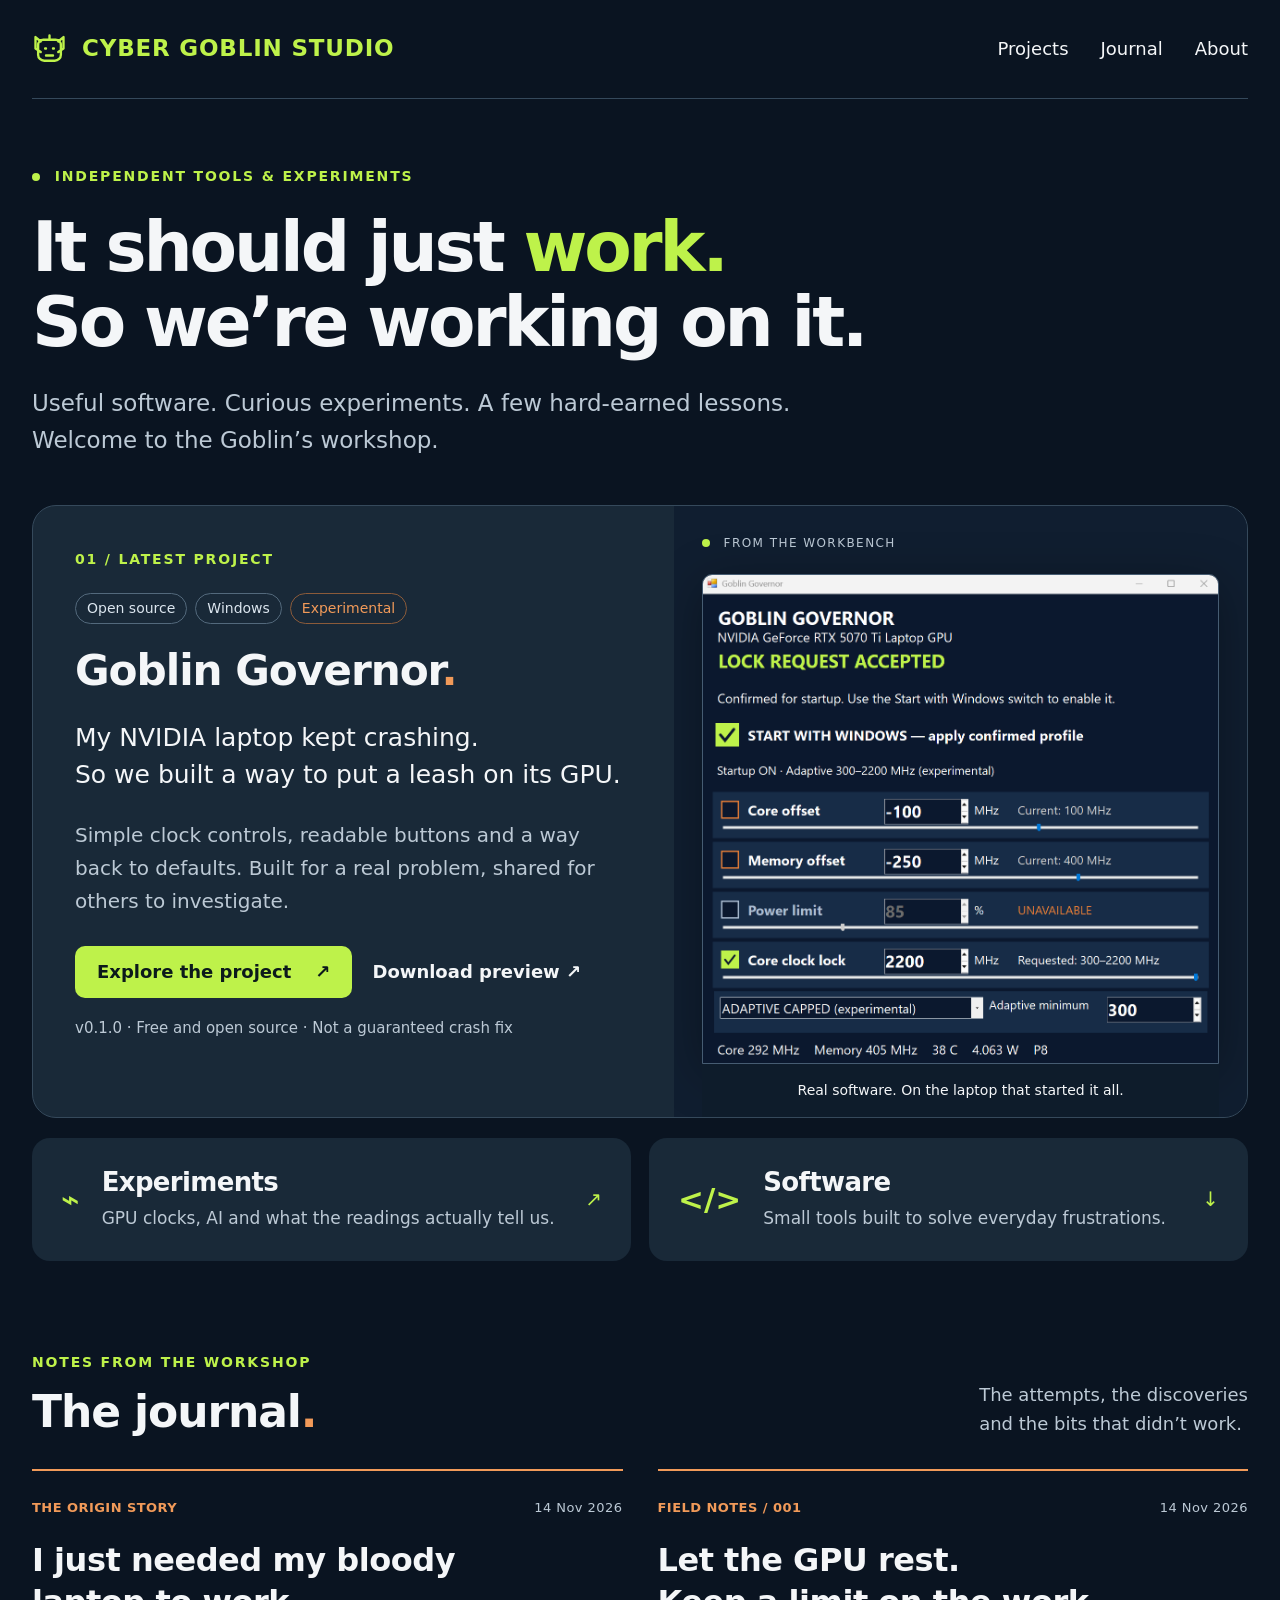
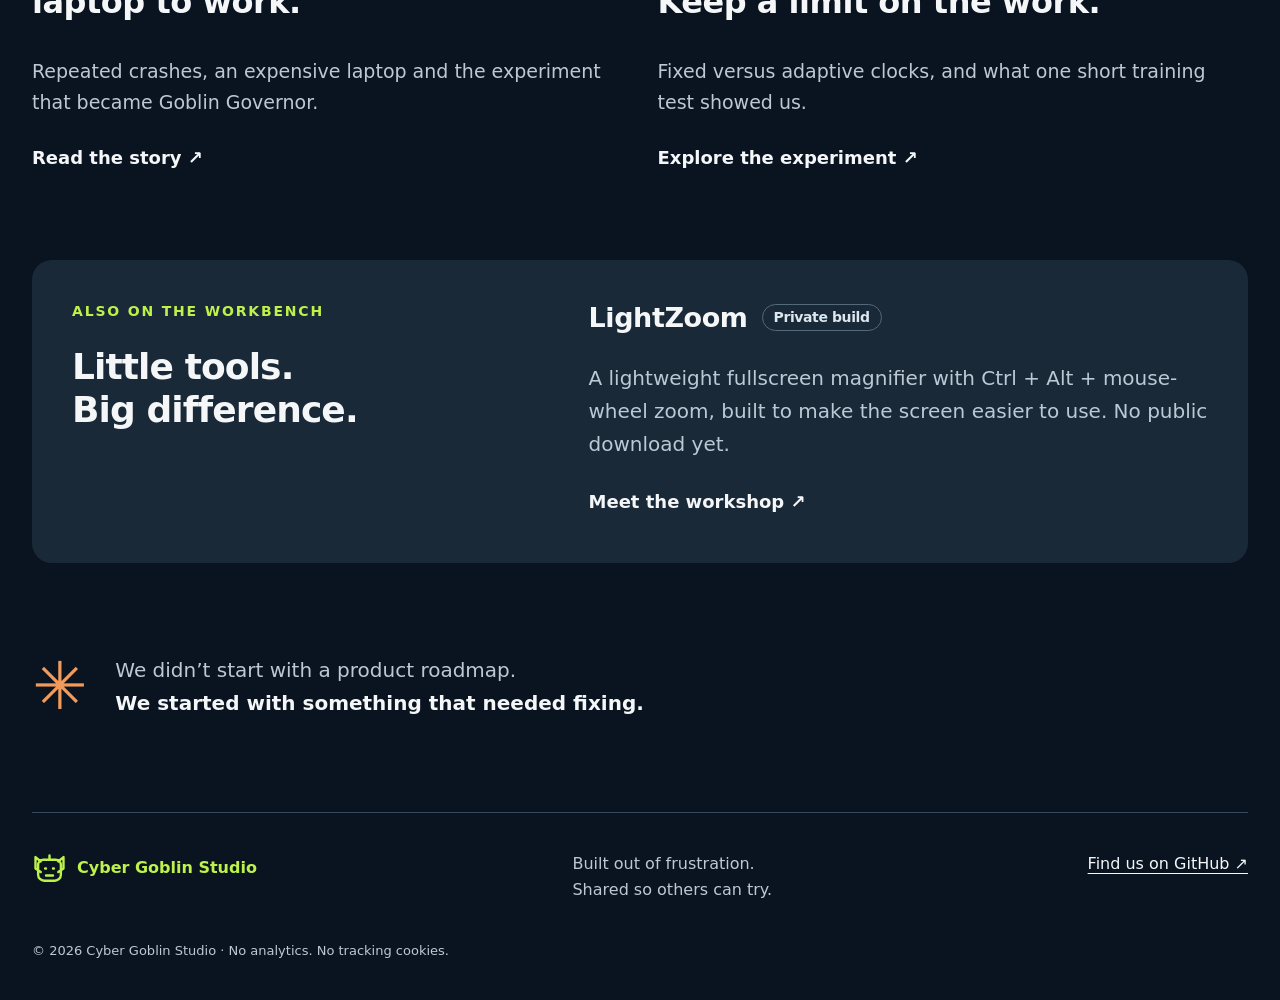
==== index.html @ 2842ff6f "Launch Cyber Goblin Studio with projects and field notes" ====
<!doctype html>
<html lang="en"><head><meta charset="utf-8"><meta name="viewport" content="width=device-width,initial-scale=1"><meta name="color-scheme" content="dark"><meta name="description" content="Useful software, GPU experiments and honest stories from a laptop that needed to work."><meta name="theme-color" content="#0b182e"><title>The workshop · Cyber Goblin Studio</title><link rel="icon" href="assets/goblin.svg" type="image/svg+xml"><link rel="stylesheet" href="style.css"></head>
<body><a class="skip" href="#main">Skip to content</a><header class="header wrap"><a class="brand" href="index.html" aria-label="Cyber Goblin Studio home"><svg viewBox="0 0 40 40" aria-hidden="true"><path d="M10 12 4 7v13l6 4m20-12 6-5v13l-6 4M13 10h14a6 6 0 0 1 6 6v11a7 7 0 0 1-7 7H14a7 7 0 0 1-7-7V16a6 6 0 0 1 6-6Z"/><path d="M15 20h1m8 0h1M16 28h8M20 10V5"/></svg><span>CYBER GOBLIN<span class="studio"> STUDIO</span></span></a><nav class="desktop-nav" aria-label="Main navigation"><a href="index.html#projects">Projects</a><a href="index.html#journal">Journal</a><a href="about.html">About</a></nav><details class="mobile-nav"><summary aria-label="Open navigation">Menu <span aria-hidden="true">☰</span></summary><nav aria-label="Mobile navigation"><a href="index.html#projects">Projects</a><a href="index.html#journal">Journal</a><a href="about.html">About</a></nav></details></header>
<main id="main" class="wrap">
<section class="intro"><p class="eyebrow"><span class="dot"></span> INDEPENDENT TOOLS & EXPERIMENTS</p><h1>It should just <em>work.</em><br>So we’re working on it.</h1><p class="lede">Useful software. Curious experiments. A few hard-earned lessons.<br class="wide-only"> Welcome to the Goblin’s workshop.</p></section>
<section id="projects" aria-labelledby="featured-title" class="feature"><div class="feature-copy"><p class="eyebrow">01 / LATEST PROJECT</p><div class="tags"><span>Open source</span><span>Windows</span><span class="experimental">Experimental</span></div><h2 id="featured-title">Goblin Governor<span class="orange">.</span></h2><p class="feature-summary">My NVIDIA laptop kept crashing.<br>So we built a way to put a leash on its GPU.</p><p>Simple clock controls, readable buttons and a way back to defaults. Built for a real problem, shared for others to investigate.</p><div class="actions"><a class="button lime" href="goblin-governor.html">Explore the project <span aria-hidden="true">↗</span></a><a class="text-link" href="https://github.com/notsuremedea-rgb/goblin-governor/releases/tag/v0.1.0">Download preview ↗</a></div><p class="fine">v0.1.0 · Free and open source · Not a guaranteed crash fix</p></div><a class="feature-image" href="goblin-governor.html" aria-label="Explore Goblin Governor"><div class="image-label"><span class="dot"></span> FROM THE WORKBENCH</div><img src="assets/goblin-governor.png" width="1113" height="1516" alt="Goblin Governor running an adaptive 300–2200 MHz profile, with the GPU idling at 292 MHz."><span class="image-caption">Real software. On the laptop that started it all.</span></a></section>
<div class="routes"><a class="route" href="clock-modes.html"><span class="route-icon" aria-hidden="true">⌁</span><div><h2>Experiments</h2><p>GPU clocks, AI and what the readings actually tell us.</p></div><span aria-hidden="true">↗</span></a><a class="route" href="#software"><span class="route-icon" aria-hidden="true">&lt;/&gt;</span><div><h2>Software</h2><p>Small tools built to solve everyday frustrations.</p></div><span aria-hidden="true">↓</span></a></div>
<section id="journal" class="journal"><div class="section-heading"><div><p class="eyebrow">NOTES FROM THE WORKSHOP</p><h2>The journal<span class="orange">.</span></h2></div><p>The attempts, the discoveries<br>and the bits that didn’t work.</p></div><div class="posts"><article class="post"><div class="post-meta"><span>THE ORIGIN STORY</span><time datetime="2026-11-14">14 Nov 2026</time></div><h3><a href="goblin-governor.html">I just needed my bloody laptop to work.</a></h3><p>Repeated crashes, an expensive laptop and the experiment that became Goblin Governor.</p><a class="text-link" href="goblin-governor.html">Read the story <span aria-hidden="true">↗</span></a></article><article class="post"><div class="post-meta"><span>FIELD NOTES / 001</span><time datetime="2026-11-14">14 Nov 2026</time></div><h3><a href="clock-modes.html">Let the GPU rest.<br>Keep a limit on the work.</a></h3><p>Fixed versus adaptive clocks, and what one short training test showed us.</p><a class="text-link" href="clock-modes.html">Explore the experiment <span aria-hidden="true">↗</span></a></article></div></section>
<section id="software" class="bench"><div><p class="eyebrow">ALSO ON THE WORKBENCH</p><h2>Little tools.<br>Big difference.</h2></div><div><h3>LightZoom <span class="badge">Private build</span></h3><p>A lightweight fullscreen magnifier with Ctrl + Alt + mouse-wheel zoom, built to make the screen easier to use. No public download yet.</p><a class="text-link" href="about.html">Meet the workshop ↗</a></div></section>
<section class="closing"><span aria-hidden="true">✳</span><p>We didn’t start with a product roadmap.<br><strong>We started with something that needed fixing.</strong></p></section></main><footer class="wrap footer"><a class="footer-brand" href="index.html"><svg viewBox="0 0 40 40" aria-hidden="true"><path d="M10 12 4 7v13l6 4m20-12 6-5v13l-6 4M13 10h14a6 6 0 0 1 6 6v11a7 7 0 0 1-7 7H14a7 7 0 0 1-7-7V16a6 6 0 0 1 6-6Z"/><path d="M15 20h1m8 0h1M16 28h8M20 10V5"/></svg> Cyber Goblin Studio</a><p>Built out of frustration.<br>Shared so others can try.</p><a href="https://github.com/notsuremedea-rgb">Find us on GitHub ↗</a><small>© 2026 Cyber Goblin Studio · No analytics. No tracking cookies.</small></footer></body></html>
---- style.css ----
@charset "UTF-8";
:root{--bg:#0a1421;--panel:#192938;--line:#35495b;--text:#f4f6f8;--muted:#bcc9d5;--lime:#bef24a;--orange:#f19a59;--blue:#8ebef1}*{box-sizing:border-box}html{scroll-behavior:smooth;scroll-padding-top:24px}body{margin:0;background:var(--bg);color:var(--text);font:20px/1.65 system-ui,-apple-system,"Segoe UI",sans-serif}a{color:inherit;text-underline-offset:.25em}a:hover{color:var(--lime)}a:focus-visible,summary:focus-visible{outline:3px solid var(--orange);outline-offset:6px}img{max-width:100%;height:auto;display:block}.wrap{width:min(1280px,calc(100% - 64px));margin-inline:auto}.header{display:flex;align-items:center;justify-content:space-between;gap:24px;padding-block:30px;border-bottom:1px solid var(--line)}.brand{display:flex;align-items:center;gap:15px;color:var(--lime);font-size:23px;font-weight:800;letter-spacing:.035em;text-decoration:none}.brand svg,.footer-brand svg{width:35px;height:35px;fill:none;stroke:currentColor;stroke-width:2.7;stroke-linecap:round;stroke-linejoin:round;flex:none}.desktop-nav{display:flex;gap:32px;font-size:18px}.desktop-nav a{text-decoration:none}.mobile-nav{display:none}.skip{position:absolute;left:20px;top:-100px;background:var(--lime);color:#0a1421;padding:12px 20px;z-index:5}.skip:focus{top:10px}.intro{padding:66px 0 46px}.eyebrow{font-size:14px;letter-spacing:.13em;font-weight:750;color:var(--lime);margin:0 0 22px}.dot{display:inline-block;width:8px;height:8px;background:var(--lime);border-radius:50%;margin-right:8px}h1,h2,h3,p{margin-top:0}h1{font-size:clamp(42px,5.4vw,76px);line-height:1.08;letter-spacing:-.045em;margin-bottom:26px;max-width:1030px}em{color:var(--lime);font-style:normal}h2{font-size:36px;line-height:1.2;letter-spacing:-.025em}h3{font-size:27px;line-height:1.3;letter-spacing:-.015em}.lede{color:var(--muted);font-size:23px;line-height:1.6;margin-bottom:0;max-width:850px}.feature{border:1px solid var(--line);border-radius:24px;overflow:hidden;background:var(--panel);display:grid;grid-template-columns:1.12fr 1fr}.feature-copy{padding:42px}.feature-copy h2{font-size:clamp(36px,3.3vw,49px);margin:22px 0}.orange{color:var(--orange)}.feature-copy p:not(.eyebrow){color:var(--muted)}.feature-copy .feature-summary{font-size:25px;line-height:1.5;color:var(--text)!important}.tags{display:flex;gap:8px;flex-wrap:wrap}.tags span,.badge{font-size:14px;border:1px solid #53697c;border-radius:100px;padding:3px 11px;color:#dce6ef}.tags .experimental{color:var(--orange);border-color:#8b5b3a}.actions{display:flex;gap:20px;align-items:center;flex-wrap:wrap;margin:28px 0 18px}.button{min-height:52px;display:inline-flex;justify-content:center;align-items:center;gap:24px;padding:13px 22px;border-radius:10px;font-size:18px;font-weight:750;text-decoration:none;line-height:1.4}.lime{background:var(--lime);color:#0c1a1b}.lime:hover{background:#d5ff81;color:#0c1a1b}.outline{border:1px solid var(--line)}.text-link{font-weight:650;font-size:18px;text-decoration:none;display:inline-block;padding:6px 0}.fine{font-size:15px;line-height:1.6;color:var(--muted)}.feature-image{padding:28px 28px 0;background:#101e30;position:relative;overflow:hidden;text-decoration:none;display:flex;flex-direction:column;justify-content:flex-end}.feature-image img{border:1px solid #465c72;border-radius:10px 10px 0 0;width:100%;max-height:490px;object-fit:cover;object-position:top;box-shadow:0 10px 50px #0005}.image-label{font-size:12px;letter-spacing:.12em;color:var(--muted);padding-bottom:20px}.image-caption{font-size:14px;background:#0e1c2b;padding:15px;text-align:center}.routes{display:grid;grid-template-columns:1fr 1fr;gap:18px;margin-top:20px}.route{padding:28px;display:flex;align-items:center;gap:22px;background:var(--panel);border-radius:18px;text-decoration:none;border:1px solid transparent}.route:hover{border-color:var(--lime)}.route h2{font-size:26px;margin-bottom:6px;color:var(--text)}.route p{font-size:17px;color:var(--muted);margin:0}.route-icon{font-size:31px;font-weight:700;color:var(--lime)}.route>span:last-child{margin-left:auto;color:var(--lime)}.journal{padding:90px 0 65px}.section-heading{display:flex;justify-content:space-between;align-items:end;gap:25px;margin-bottom:30px}.section-heading .eyebrow{margin-bottom:12px}.section-heading h2{margin-bottom:0;font-size:44px}.section-heading>p{font-size:18px;color:var(--muted);margin:0}.posts{display:grid;grid-template-columns:1fr 1fr;gap:35px}.post{border-top:2px solid var(--orange);padding:26px 0 16px}.post-meta{display:flex;justify-content:space-between;gap:16px;font-size:13px;color:var(--muted);letter-spacing:.035em;margin-bottom:22px}.post-meta span{color:var(--orange);font-weight:750}.post h3{font-size:32px;max-width:510px}.post h3 a{text-decoration:none}.post>p{color:var(--muted);font-size:19px}.bench{display:grid;grid-template-columns:1fr 1.3fr;gap:40px;background:var(--panel);padding:40px;border-radius:20px}.bench h2{margin:0}.bench h3{display:flex;align-items:center;gap:14px;flex-wrap:wrap}.bench p:not(.eyebrow){color:var(--muted)}.closing{display:flex;gap:28px;align-items:center;padding:70px 0}.closing>span{font-size:66px;color:var(--orange)}.closing p{color:var(--muted);margin:0}.closing strong{color:var(--text)}.footer{border-top:1px solid var(--line);padding-block:38px;display:flex;align-items:start;justify-content:space-between;gap:25px;flex-wrap:wrap;font-size:16px}.footer-brand{display:flex;gap:10px;align-items:center;text-decoration:none;color:var(--lime);font-weight:700}.footer p{color:var(--muted);margin:0}.footer small{width:100%;color:var(--muted);font-size:13px;margin-top:12px}.back{display:inline-block;margin-top:40px;color:var(--muted);font-size:17px}.article-header{padding:45px 0 55px;max-width:1040px}.article-header h1{max-width:1000px}.article-layout{display:grid;grid-template-columns:minmax(0,800px) minmax(230px,1fr);gap:65px;padding-bottom:80px;align-items:start}.prose{color:#dae2ea;font-size:21px;line-height:1.85}.prose h2{color:var(--text);margin-top:50px;margin-bottom:20px;font-size:32px}.prose>h2:first-child{margin-top:0}.prose a{color:var(--lime)}.prose .button{color:#0c1a1b}.prose p{margin-bottom:25px}.prose blockquote{border-left:4px solid var(--orange);margin:36px 0;padding:10px 0 10px 25px;font-size:28px;font-weight:650;line-height:1.55;color:var(--text)}.prose figure{margin:40px 0}.prose figure img{width:100%;border-radius:12px;border:1px solid var(--line)}figcaption{font-size:16px;line-height:1.7;color:var(--muted);margin-top:15px}.article-aside{position:sticky;top:25px;border-top:3px solid var(--lime);padding-top:25px}.article-aside h2{font-size:27px}.article-aside p{font-size:17px;color:var(--muted)}.article-aside .button{display:flex;margin-bottom:14px}.article-aside .fine{font-size:15px}.single{max-width:850px;padding-bottom:80px}.callout{border-left:4px solid var(--orange);background:var(--panel);padding:25px;margin:35px 0;border-radius:0 12px 12px 0}.callout p{font-size:19px;margin:10px 0 0}.mode-cards{display:grid;grid-template-columns:1fr 1fr;gap:18px;margin-bottom:28px}.mode-cards section{background:var(--panel);padding:25px;border-radius:14px}.mode-cards h3{font-size:24px}.mode-cards p:not(.eyebrow){font-size:18px;margin:0}.mode-cards .eyebrow{margin-bottom:15px}.table-scroll{overflow-x:auto;margin:30px 0}table{border-collapse:collapse;width:100%;font-size:19px;text-align:left}caption{text-align:left;color:var(--muted);font-size:16px;padding-bottom:15px}th,td{padding:15px;border-bottom:1px solid var(--line)}thead{background:var(--panel);color:var(--lime)}tbody th{font-weight:500}li{padding-left:6px;margin-bottom:14px}
@media(min-width:1500px){.intro{padding-top:80px}}@media(max-width:1000px){.feature-copy{padding:30px}.feature{grid-template-columns:1.2fr 1fr}.feature-image{padding:20px 16px 0}.feature-image img{max-height:540px}.article-layout{gap:30px;grid-template-columns:minmax(0,1fr) 260px}.brand{font-size:19px}.studio{display:none}.feature-summary{font-size:23px!important}}
@media(max-width:760px){.wrap{width:calc(100% - 36px)}body{font-size:19px}.header{padding-block:22px}.brand{font-size:17px;gap:10px}.brand svg{width:30px}.desktop-nav{display:none}.mobile-nav{display:block;position:relative;font-size:17px}.mobile-nav summary{cursor:pointer;list-style:none;padding:10px 0 10px 12px}.mobile-nav summary::-webkit-details-marker{display:none}.mobile-nav nav{position:absolute;right:0;top:55px;z-index:3;background:var(--panel);border:1px solid var(--line);border-radius:12px;min-width:190px;padding:12px;box-shadow:0 10px 30px #0008}.mobile-nav a{display:block;text-decoration:none;padding:12px}.intro{padding:42px 0 32px}h1{font-size:clamp(38px,8.8vw,56px)}.lede{font-size:20px}.eyebrow{font-size:12px;letter-spacing:.09em}.feature{grid-template-columns:1fr}.feature-copy{padding:25px}.feature-copy h2{font-size:37px}.feature-image{padding:22px 22px 0}.feature-image img{max-height:380px}.feature-summary{font-size:23px!important}.routes{grid-template-columns:1fr}.route{padding:23px;gap:18px}.route h2{font-size:25px}.section-heading{align-items:start;flex-direction:column}.section-heading h2{font-size:38px}.posts{grid-template-columns:1fr;gap:18px}.journal{padding:55px 0 35px}.post h3{font-size:29px}.bench{grid-template-columns:1fr;padding:27px;gap:28px}.bench h2{font-size:32px}.closing{padding:45px 0;gap:18px}.closing>span{font-size:45px}.closing p{font-size:17px}.footer{flex-direction:column;gap:20px}.footer small{margin:0}.article-layout{display:flex;flex-direction:column;padding-bottom:45px;gap:30px}.article-aside{position:static;width:100%;padding:25px;background:var(--panel);border-radius:12px}.article-header{padding:30px 0 35px}.prose{font-size:20px;line-height:1.8}.prose h2{font-size:29px}.prose blockquote{font-size:24px}.mode-cards{grid-template-columns:1fr}.single{padding-bottom:45px}.wide-only{display:none}.post-meta{font-size:12px}th,td{padding:12px 8px;font-size:17px}}
@media(prefers-reduced-motion:reduce){html{scroll-behavior:auto}}
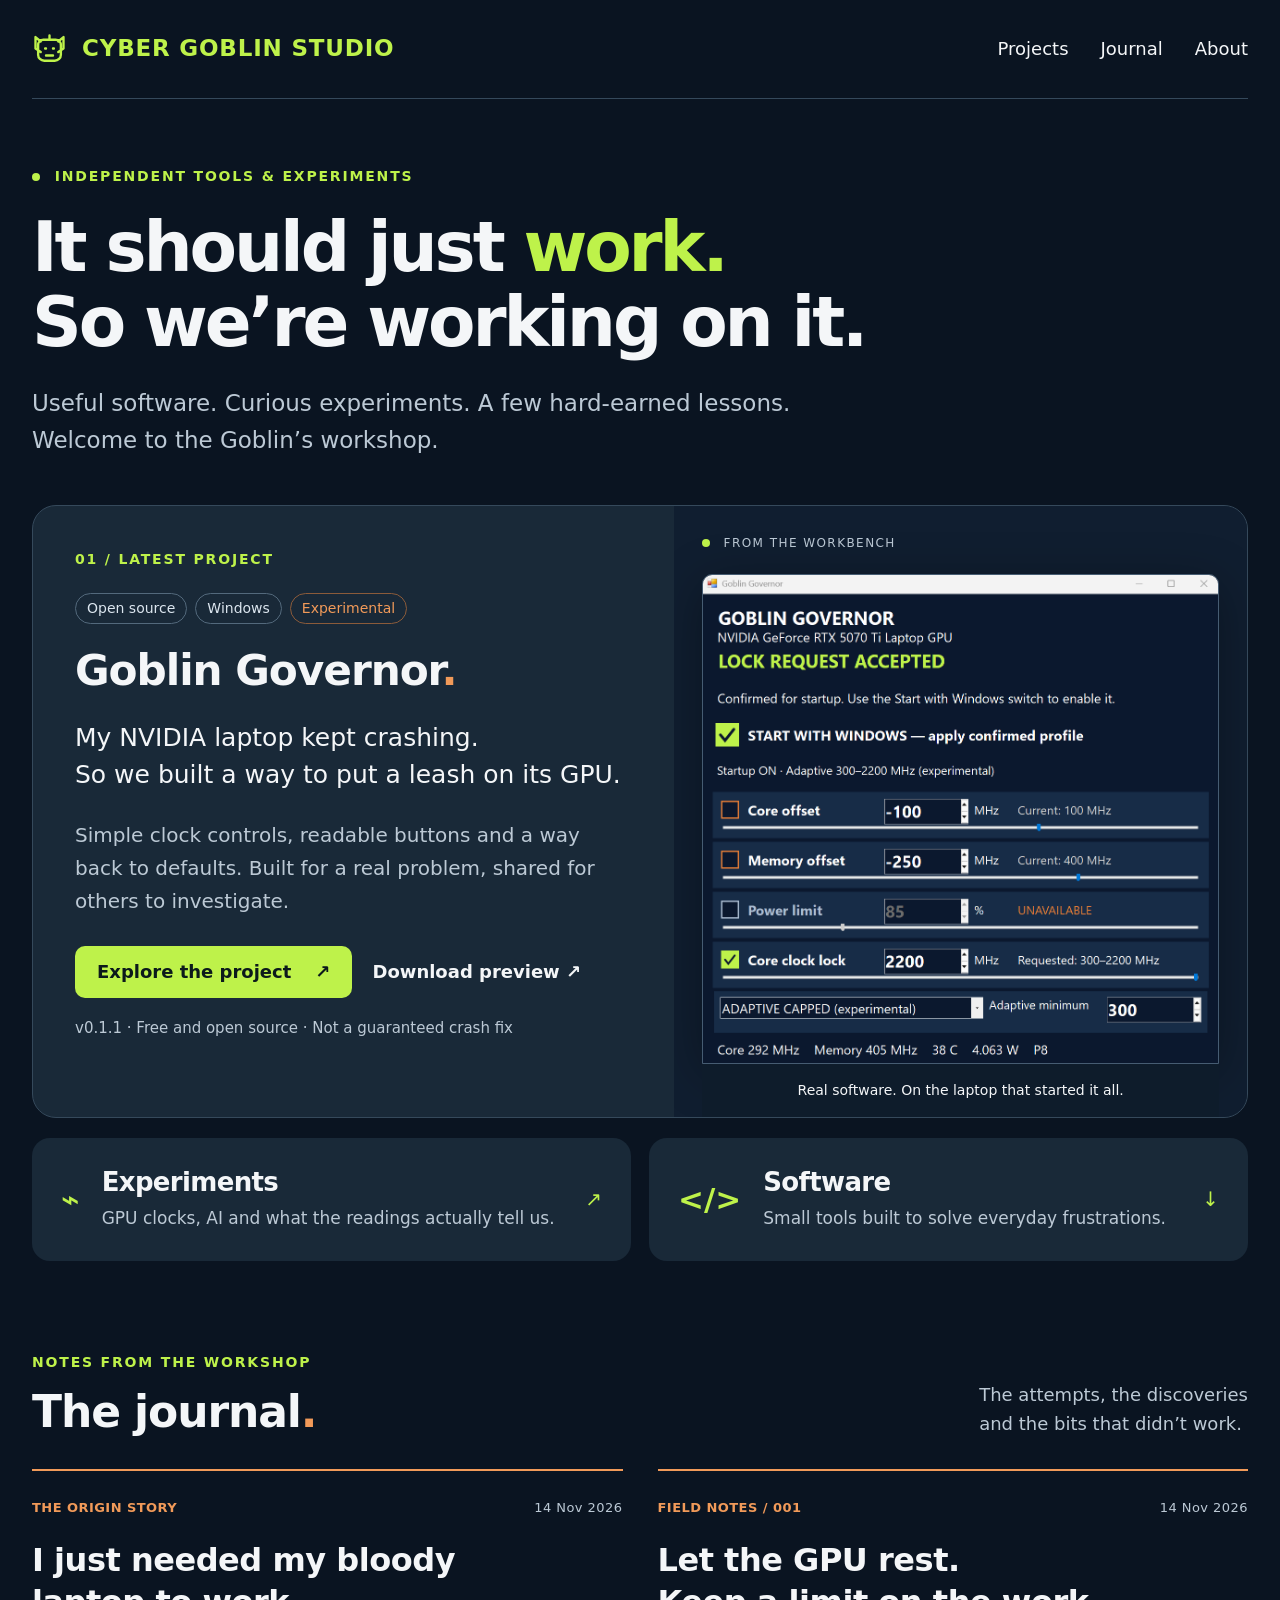
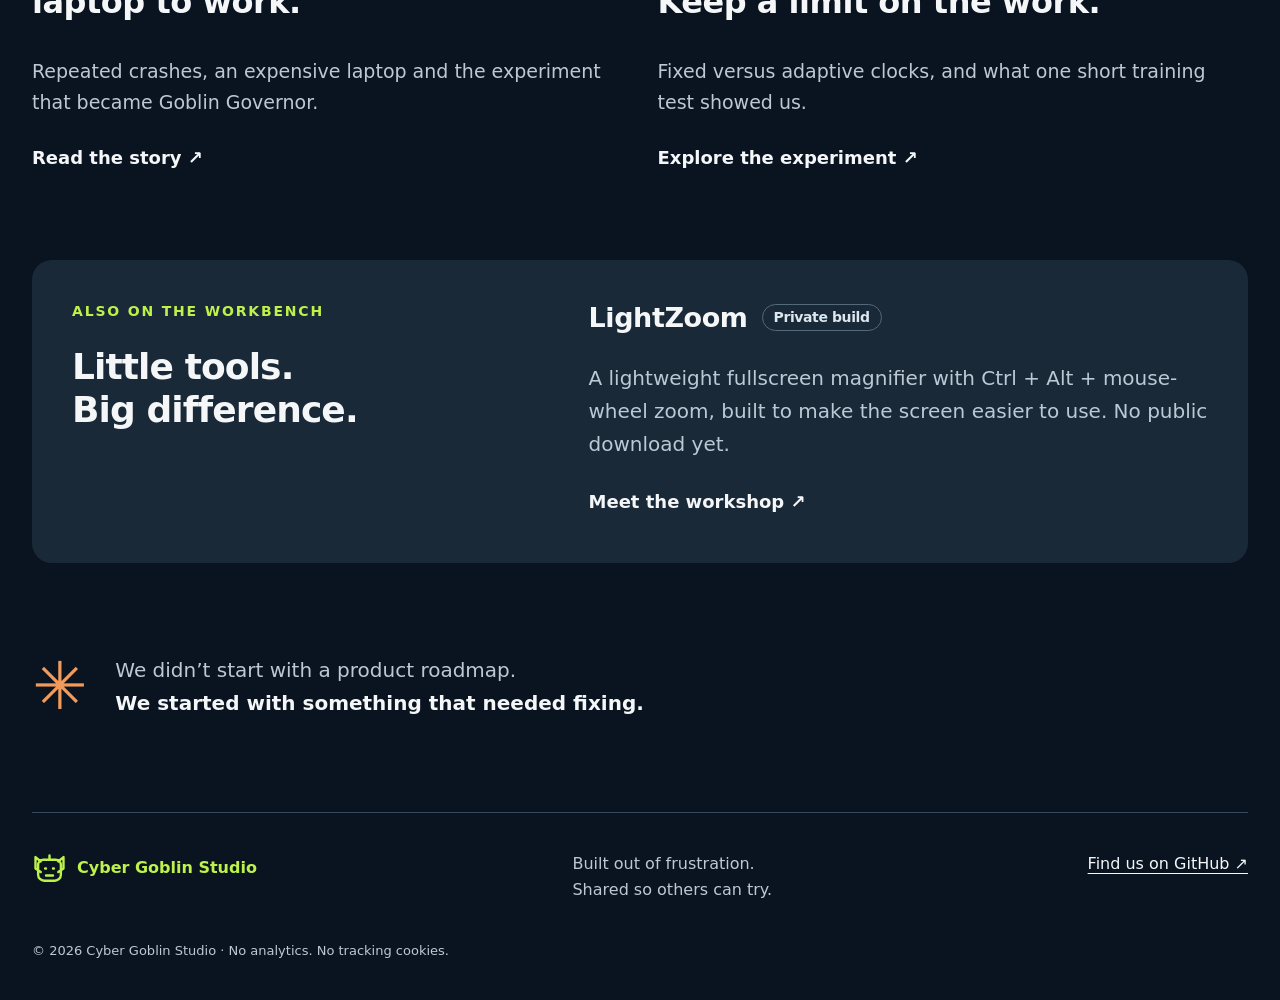
==== commit 7467537e: "Point Governor downloads to restart fix v0.1.1" ====
--- a/index.html
+++ b/index.html
@@ -3,7 +3,7 @@
 <body><a class="skip" href="#main">Skip to content</a><header class="header wrap"><a class="brand" href="index.html" aria-label="Cyber Goblin Studio home"><svg viewBox="0 0 40 40" aria-hidden="true"><path d="M10 12 4 7v13l6 4m20-12 6-5v13l-6 4M13 10h14a6 6 0 0 1 6 6v11a7 7 0 0 1-7 7H14a7 7 0 0 1-7-7V16a6 6 0 0 1 6-6Z"/><path d="M15 20h1m8 0h1M16 28h8M20 10V5"/></svg><span>CYBER GOBLIN<span class="studio"> STUDIO</span></span></a><nav class="desktop-nav" aria-label="Main navigation"><a href="index.html#projects">Projects</a><a href="index.html#journal">Journal</a><a href="about.html">About</a></nav><details class="mobile-nav"><summary aria-label="Open navigation">Menu <span aria-hidden="true">☰</span></summary><nav aria-label="Mobile navigation"><a href="index.html#projects">Projects</a><a href="index.html#journal">Journal</a><a href="about.html">About</a></nav></details></header>
 <main id="main" class="wrap">
 <section class="intro"><p class="eyebrow"><span class="dot"></span> INDEPENDENT TOOLS & EXPERIMENTS</p><h1>It should just <em>work.</em><br>So we’re working on it.</h1><p class="lede">Useful software. Curious experiments. A few hard-earned lessons.<br class="wide-only"> Welcome to the Goblin’s workshop.</p></section>
-<section id="projects" aria-labelledby="featured-title" class="feature"><div class="feature-copy"><p class="eyebrow">01 / LATEST PROJECT</p><div class="tags"><span>Open source</span><span>Windows</span><span class="experimental">Experimental</span></div><h2 id="featured-title">Goblin Governor<span class="orange">.</span></h2><p class="feature-summary">My NVIDIA laptop kept crashing.<br>So we built a way to put a leash on its GPU.</p><p>Simple clock controls, readable buttons and a way back to defaults. Built for a real problem, shared for others to investigate.</p><div class="actions"><a class="button lime" href="goblin-governor.html">Explore the project <span aria-hidden="true">↗</span></a><a class="text-link" href="https://github.com/notsuremedea-rgb/goblin-governor/releases/tag/v0.1.0">Download preview ↗</a></div><p class="fine">v0.1.0 · Free and open source · Not a guaranteed crash fix</p></div><a class="feature-image" href="goblin-governor.html" aria-label="Explore Goblin Governor"><div class="image-label"><span class="dot"></span> FROM THE WORKBENCH</div><img src="assets/goblin-governor.png" width="1113" height="1516" alt="Goblin Governor running an adaptive 300–2200 MHz profile, with the GPU idling at 292 MHz."><span class="image-caption">Real software. On the laptop that started it all.</span></a></section>
+<section id="projects" aria-labelledby="featured-title" class="feature"><div class="feature-copy"><p class="eyebrow">01 / LATEST PROJECT</p><div class="tags"><span>Open source</span><span>Windows</span><span class="experimental">Experimental</span></div><h2 id="featured-title">Goblin Governor<span class="orange">.</span></h2><p class="feature-summary">My NVIDIA laptop kept crashing.<br>So we built a way to put a leash on its GPU.</p><p>Simple clock controls, readable buttons and a way back to defaults. Built for a real problem, shared for others to investigate.</p><div class="actions"><a class="button lime" href="goblin-governor.html">Explore the project <span aria-hidden="true">↗</span></a><a class="text-link" href="https://github.com/notsuremedea-rgb/goblin-governor/releases/tag/v0.1.1">Download preview ↗</a></div><p class="fine">v0.1.1 · Free and open source · Not a guaranteed crash fix</p></div><a class="feature-image" href="goblin-governor.html" aria-label="Explore Goblin Governor"><div class="image-label"><span class="dot"></span> FROM THE WORKBENCH</div><img src="assets/goblin-governor.png" width="1113" height="1516" alt="Goblin Governor running an adaptive 300–2200 MHz profile, with the GPU idling at 292 MHz."><span class="image-caption">Real software. On the laptop that started it all.</span></a></section>
 <div class="routes"><a class="route" href="clock-modes.html"><span class="route-icon" aria-hidden="true">⌁</span><div><h2>Experiments</h2><p>GPU clocks, AI and what the readings actually tell us.</p></div><span aria-hidden="true">↗</span></a><a class="route" href="#software"><span class="route-icon" aria-hidden="true">&lt;/&gt;</span><div><h2>Software</h2><p>Small tools built to solve everyday frustrations.</p></div><span aria-hidden="true">↓</span></a></div>
 <section id="journal" class="journal"><div class="section-heading"><div><p class="eyebrow">NOTES FROM THE WORKSHOP</p><h2>The journal<span class="orange">.</span></h2></div><p>The attempts, the discoveries<br>and the bits that didn’t work.</p></div><div class="posts"><article class="post"><div class="post-meta"><span>THE ORIGIN STORY</span><time datetime="2026-11-14">14 Nov 2026</time></div><h3><a href="goblin-governor.html">I just needed my bloody laptop to work.</a></h3><p>Repeated crashes, an expensive laptop and the experiment that became Goblin Governor.</p><a class="text-link" href="goblin-governor.html">Read the story <span aria-hidden="true">↗</span></a></article><article class="post"><div class="post-meta"><span>FIELD NOTES / 001</span><time datetime="2026-11-14">14 Nov 2026</time></div><h3><a href="clock-modes.html">Let the GPU rest.<br>Keep a limit on the work.</a></h3><p>Fixed versus adaptive clocks, and what one short training test showed us.</p><a class="text-link" href="clock-modes.html">Explore the experiment <span aria-hidden="true">↗</span></a></article></div></section>
 <section id="software" class="bench"><div><p class="eyebrow">ALSO ON THE WORKBENCH</p><h2>Little tools.<br>Big difference.</h2></div><div><h3>LightZoom <span class="badge">Private build</span></h3><p>A lightweight fullscreen magnifier with Ctrl + Alt + mouse-wheel zoom, built to make the screen easier to use. No public download yet.</p><a class="text-link" href="about.html">Meet the workshop ↗</a></div></section>
